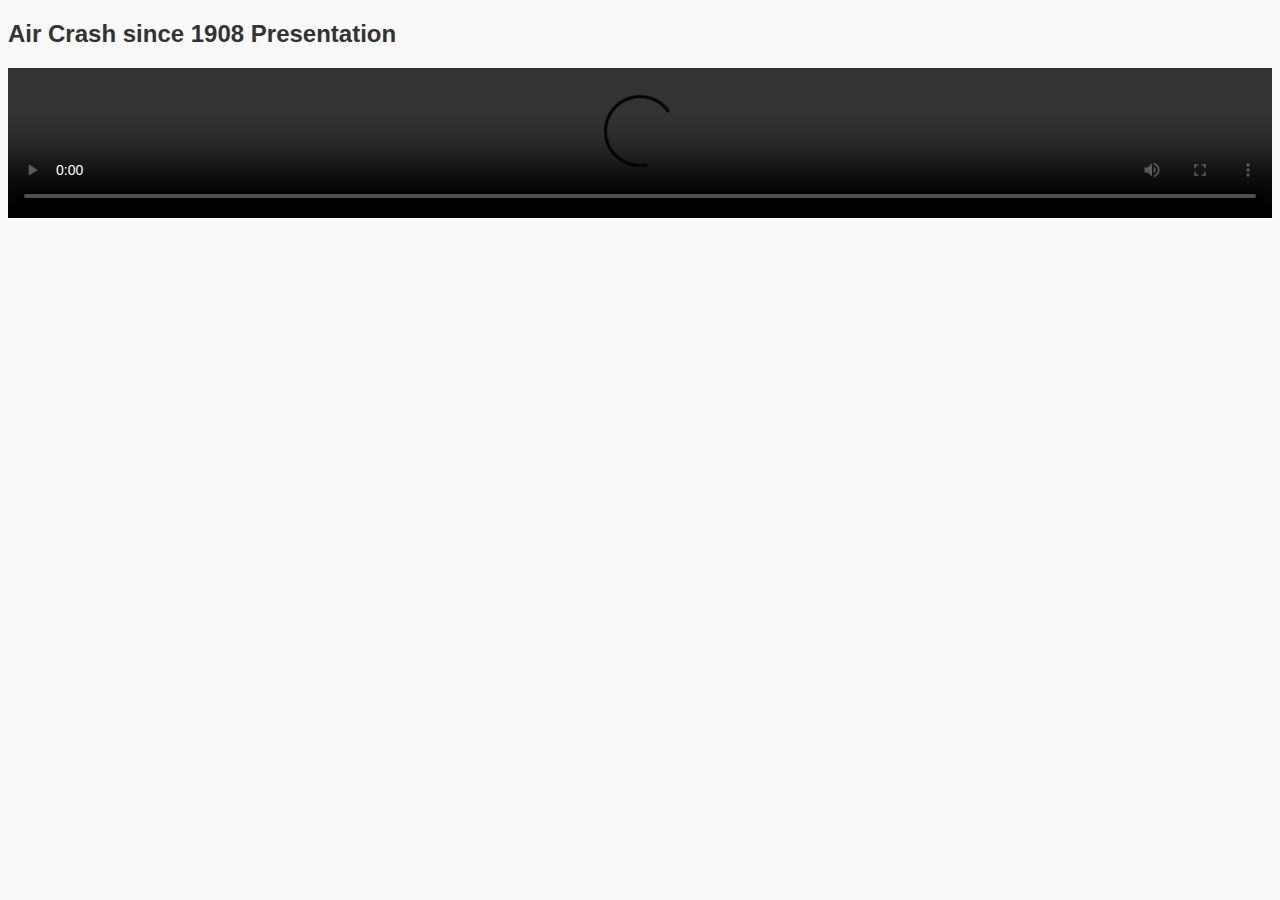
==== Presentation/presentation.html @ a5f76989 "added video presentation" ====
<!DOCTYPE html>
<html>
<head>
    <meta name="viewport" content="width=device-width, initial-scale=1">
    <title>Air Crash since 1908 Presentation</title>
    <link href="https://cdn.jsdelivr.net/npm/bootstrap@5.3.2/dist/css/bootstrap.min.css" rel="stylesheet" integrity="sha384-T3c6CoIi6uLrA9TneNEoa7RxnatzjcDSCmG1MXxSR1GAsXEV/Dwwykc2MPK8M2HN" crossorigin="anonymous">

</head>
<style>
    html{
        height: 100vh;
    }
    body {
        background: #f9f9f9;
    color: #333;
    font-family: 'Open Sans', sans-serif;
    }
    .video-play{
        width: 100%;
    }


</style>
<script src="https://ajax.googleapis.com/ajax/libs/jquery/3.6.4/jquery.min.js"></script>
<!--script src="script.js"></script-->
<body>
    <section id="header" class="mt-3">

	<div class="container">
		<div class="heading text-center"><h2 class="mainHead">Air Crash since 1908 Presentation</h2></div>
	</div> 
</section>
    <section id="visual" class="mt-1">
        <div class="container">
            <div class="row">
                <div class="col-md-12 viz-1">
                    <video class="video-play" controls>
                        <source src="video1139625143.mp4" type="video/mp4">
                 
                      Your browser does not support the video tag.
                      </video>
                   
                </div>
                
            </div>
         
            </div>
        

    </section>

    <script src="https://cdn.jsdelivr.net/npm/bootstrap@5.3.2/dist/js/bootstrap.bundle.min.js" integrity="sha384-C6RzsynM9kWDrMNeT87bh95OGNyZPhcTNXj1NW7RuBCsyN/o0jlpcV8Qyq46cDfL" crossorigin="anonymous"></script>
    </body>
</html>
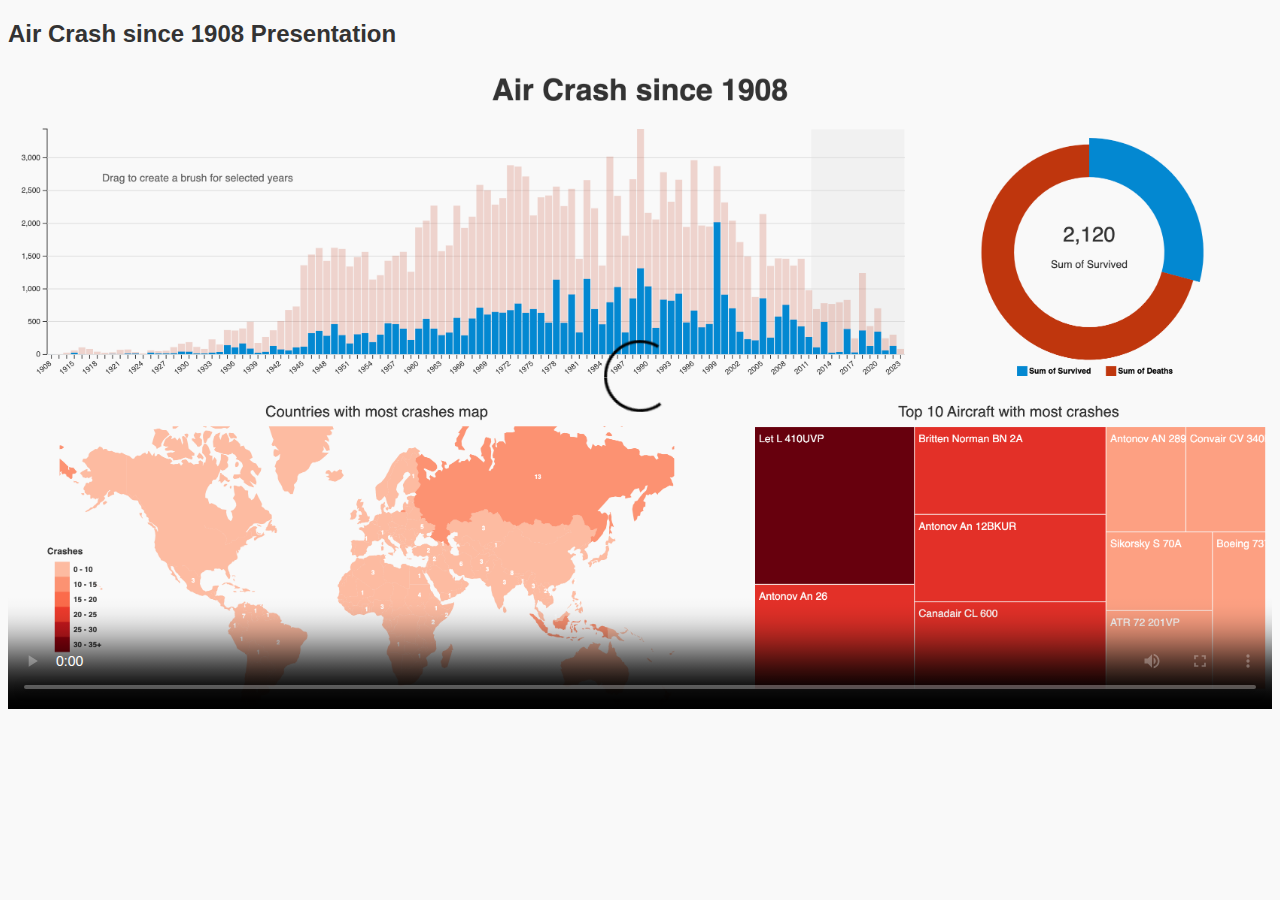
==== commit 0839d11c: "added video poster" ====
--- a/Presentation/presentation.html
+++ b/Presentation/presentation.html
@@ -34,7 +34,7 @@
         <div class="container">
             <div class="row">
                 <div class="col-md-12 viz-1">
-                    <video class="video-play" controls>
+                    <video class="video-play" poster="poster.png" controls>
                         <source src="video1139625143.mp4" type="video/mp4">
                  
                       Your browser does not support the video tag.
